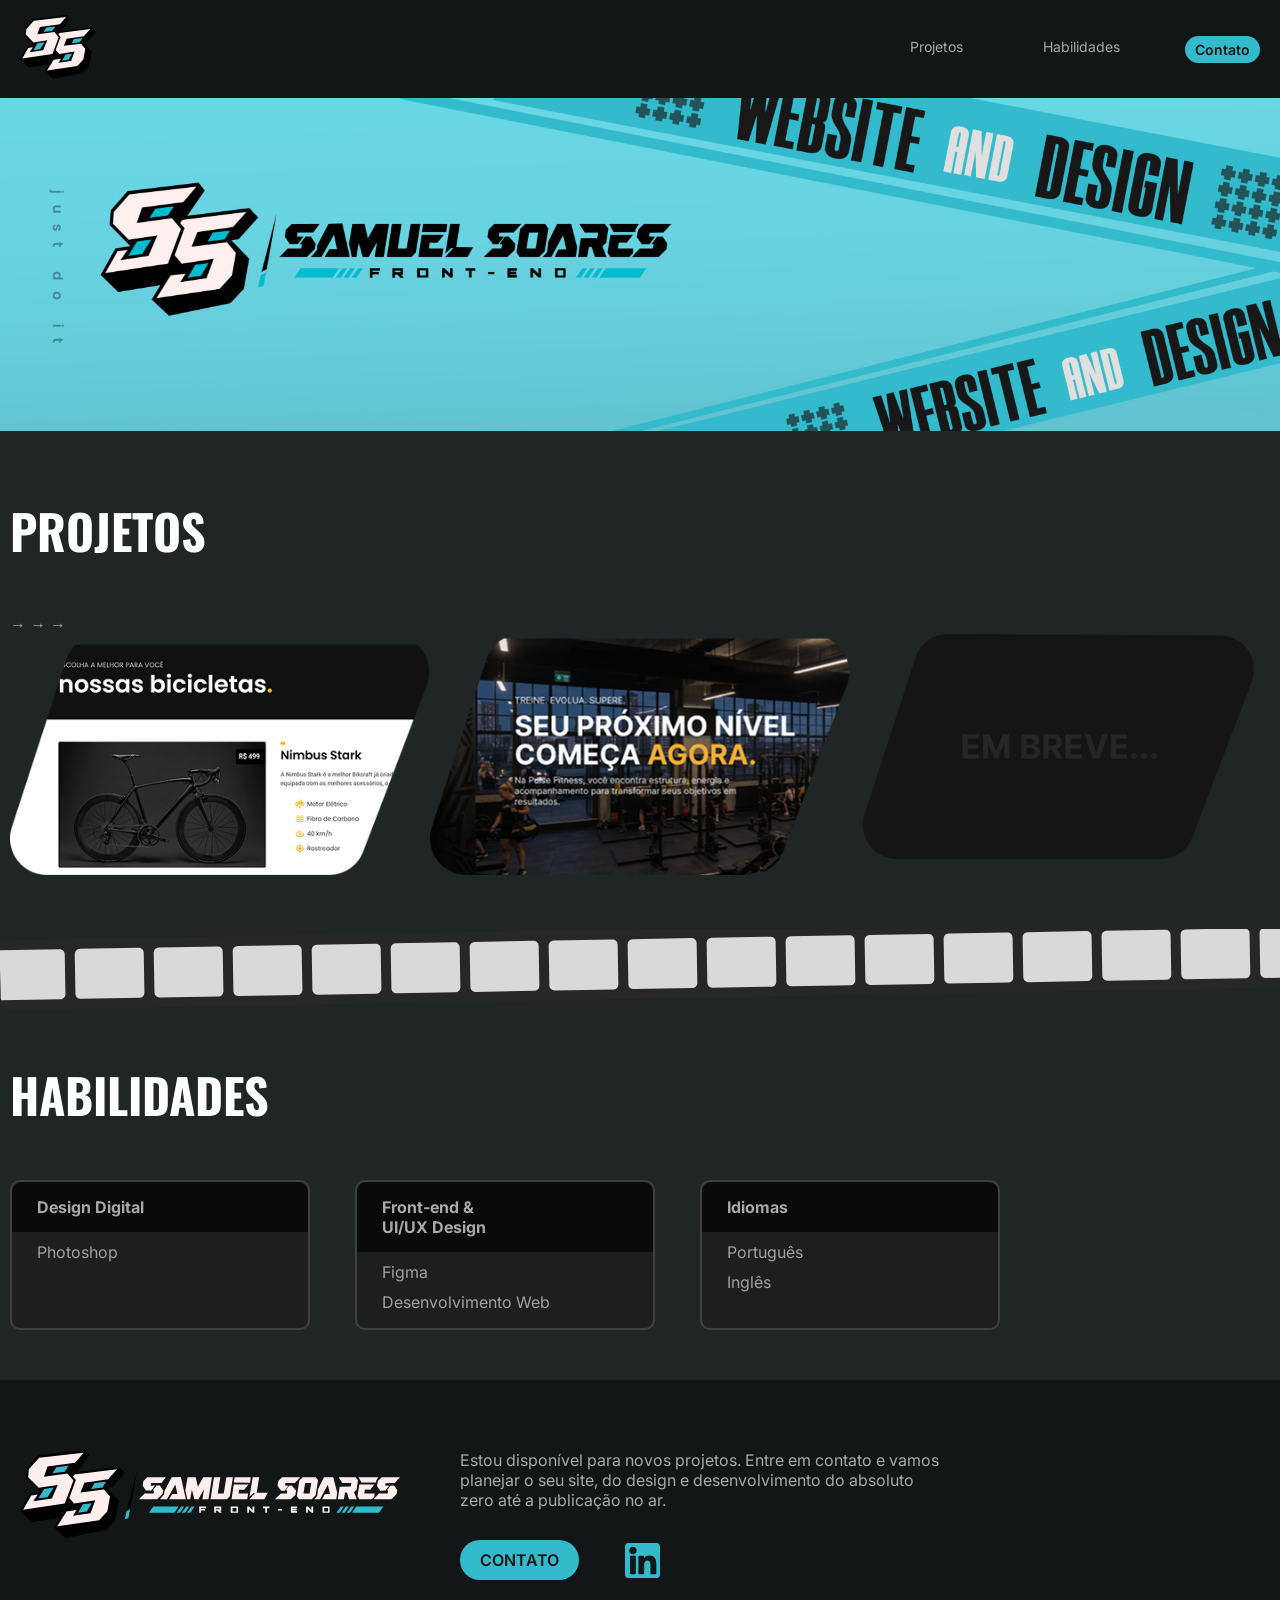
==== index.html @ 5fe2acbe "commit inicial" ====
<!DOCTYPE html>
<html lang="pt-br">

<head>
  <meta charset="UTF-8">
  <meta name="viewport" content="width=device-width, initial-scale=1.0">
  <meta name="description" content="Desenvolvo interfaces (UI Design) e sites responsivos, sempre buscando criar experiências intuitivas, funcionais e visualmente atraentes. Este portfólio reúne projetos que demonstram minha evolução e dedicação ao desenvolvimento Front-end.">
  <link rel="shortcut icon" href="./img/Favicon.svg" type="image/x-icon">
  <link rel="stylesheet" href="./css/style.css">
  <link rel="preconnect" href="https://fonts.googleapis.com">
  <link rel="preconnect" href="https://fonts.gstatic.com" crossorigin>
  <link href="https://fonts.googleapis.com/css2?family=Inter:ital,opsz,wght@0,14..32,100..900;1,14..32,100..900&family=Oswald:wght@200..700&display=swap" rel="stylesheet">
  <title>Portfolio Samuel S</title>
</head>

<body>

  <header class="bg-header">
    <div class="header-conteudo container-0">
      <div>
        <a href="index.html" class="logo"><img src="./img/Logo.svg" alt="Logo-Samuel Soares"></a>
      </div>
      <nav class="header-nav">
        <li><a href="#projetos" class="txt-xs cor-s1 hover">Projetos</a></li>
        <li><a href="#habilidades" class="txt-xs cor-s1 hover">Habilidades</a></li>
        <!-- <li><a href="lab.html" class="txt-xs cor-s1 hover">Lab</a></li> -->
        <li><a href="https://wa.link/o625og" class="txt-xs-b cor-s2 botao-0">Contato</a></li>
      </nav>
    </div>
  </header>

  <section class="banner-hero container-1">
    <div class="banner-img">
      <picture>
        <source media="(max-width: 440px)" srcset="./img/mobile-banner.jpg">
        <img src="./img/hero.jpg" alt="Banner do site">
      </picture>
    </div>
  </section>

  <section id="projetos">
    <div class="projeto-container container-1">
      <h3 class="titulo cor-w">PROJETOS</h3>
      <span class="seta cor-s1">→ → →</span>
      <ul class="galeria">
        <li><a href="./projetos/bikcraft/index.html"><img src="./img/projeto-02.png" alt="projeto-1"></a></li>
        <li><a href="./projetos/pulse-fitness/pulsefitness.html"><img src="./img/projeto-1.png" alt="projeto-2"></a></li>
        <li><a href="./index.html""><img src=" ./img/emBreve.png" alt="projeto-1"></a></li>
      </ul>
    </div>
  </section>

  <section class="fita banner">
    <div class="fita-angulo">
      <div class="fita-track">
        <img src="./img/fita.svg">
        <img src="./img/fita.svg">
      </div>
    </div>
  </section>

  <section id="habilidades">
    <div class="habilid-container container-1">
      <h3 class="titulo cor-w">HABILIDADES</h3>
      <ul class="habilid-galery">
        <li>
          <div class="bg-titulo">
            <p class="cor-s1 txt-b">Design Digital</p>
          </div>
          <span class="txt-m cor-s3">Photoshop</span>
        </li>
        <li>
          <div class="bg-titulo">
            <p class="cor-s1 txt-b">Front-end &<br>
              UI/UX Design</p>
          </div>
          <span class="txt-m cor-s3">Figma</span>
          <span class="txt-m cor-s3">Desenvolvimento Web</span>
        </li>
        <li>
          <div class="bg-titulo">
            <p class="cor-s1 txt-b">Idiomas</p>
          </div>
          <span class="txt-m cor-s3">Português</span>
          <span class="txt-m cor-s3">Inglês</span>
        </li>
      </ul>
    </div>
  </section>

  <footer class="bg-footer">
    <div class="container-1 conteudo-footer">
      <div>
        <img src="./img/full-logo.svg" alt="">
      </div>
      <div>
        <p class="txt cor-s1">Estou disponível para novos projetos. Entre em contato e vamos planejar o seu site, do design e desenvolvimento do absoluto zero até a publicação no ar.</p>
        <div class="contato">
          <a href="https://wa.link/o625og" class="txt-m cor-s2 botao-1">CONTATO</a>
          <a class="icone" href="https://www.linkedin.com/in/samuel-soares-da-silva/"><img src="./img/linkedin.svg" alt="Linkedin"></a>
        </div>
      </div>
    </div>
  </footer>

  <script type="module" src="./js/script.js"></script>
</body>

</html>
---- css/style.css ----
@import './global/body.css';
@import './utilidades/container.css';
@import './global/header.css';
@import './utilidades/elementos.css';
@import './utilidades/tipografia.css';
@import './utilidades/cores.css';
@import './home/projetos.css';
@import './home/habilidade.css';
@import './global/footer.css';
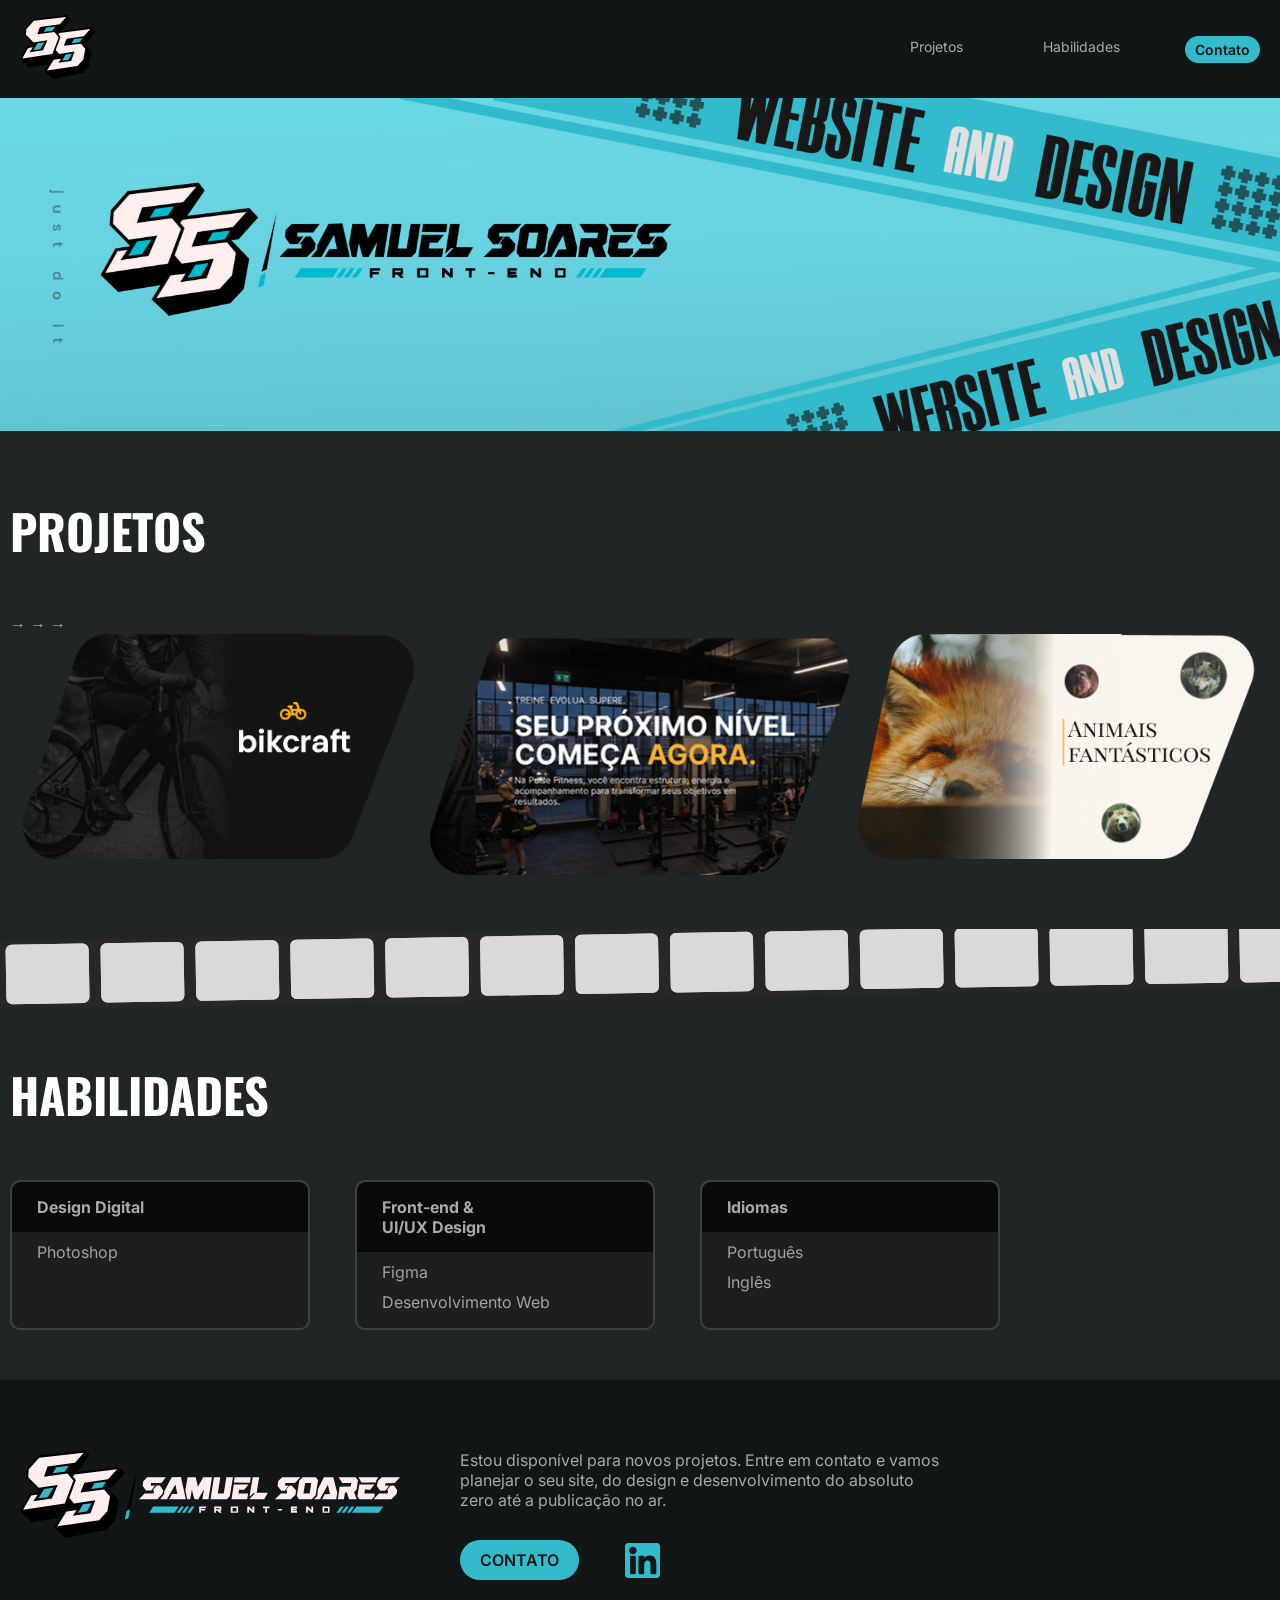
==== commit 61d3d33a: "add projetos novos || projeto JS" ====
--- a/index.html
+++ b/index.html
@@ -43,9 +43,9 @@
       <h3 class="titulo cor-w">PROJETOS</h3>
       <span class="seta cor-s1">→ → →</span>
       <ul class="galeria">
-        <li><a href="./projetos/bikcraft/index.html"><img src="./img/projeto-02.png" alt="projeto-1"></a></li>
-        <li><a href="./projetos/pulse-fitness/pulsefitness.html"><img src="./img/projeto-1.png" alt="projeto-2"></a></li>
-        <li><a href="./index.html""><img src=" ./img/emBreve.png" alt="projeto-1"></a></li>
+        <li><a href="./projetos/bikcraft/index.html"><img src="./img/projeto-1.png" alt="projeto-1"></a></li>
+        <li><a href="./projetos/pulse-fitness/pulsefitness.html"><img src="./img/projeto-2.png" alt="projeto-2"></a></li>
+        <li><a href="https://samuelsoaresbr.github.io/animais-fantasticos/""><img src=" ./img/projeto-3.png" alt="projeto-3"></a></li>
       </ul>
     </div>
   </section>
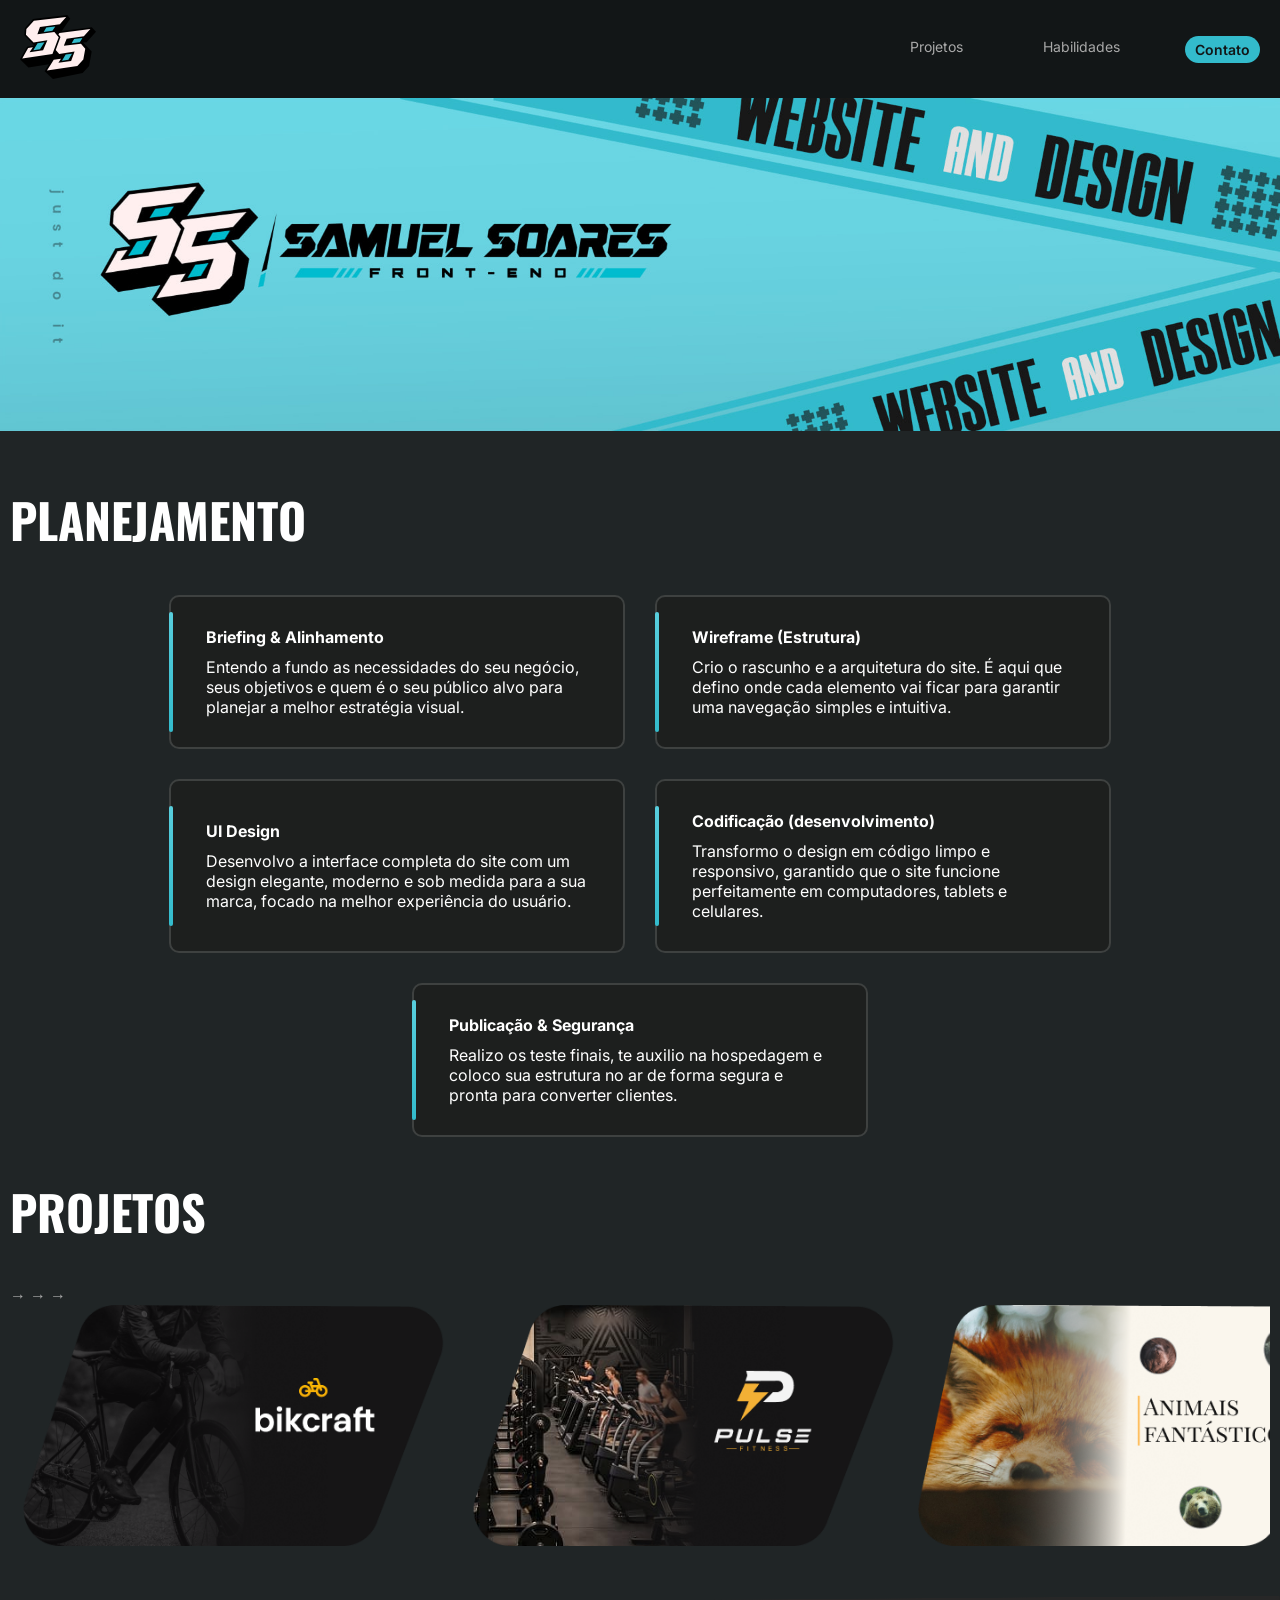
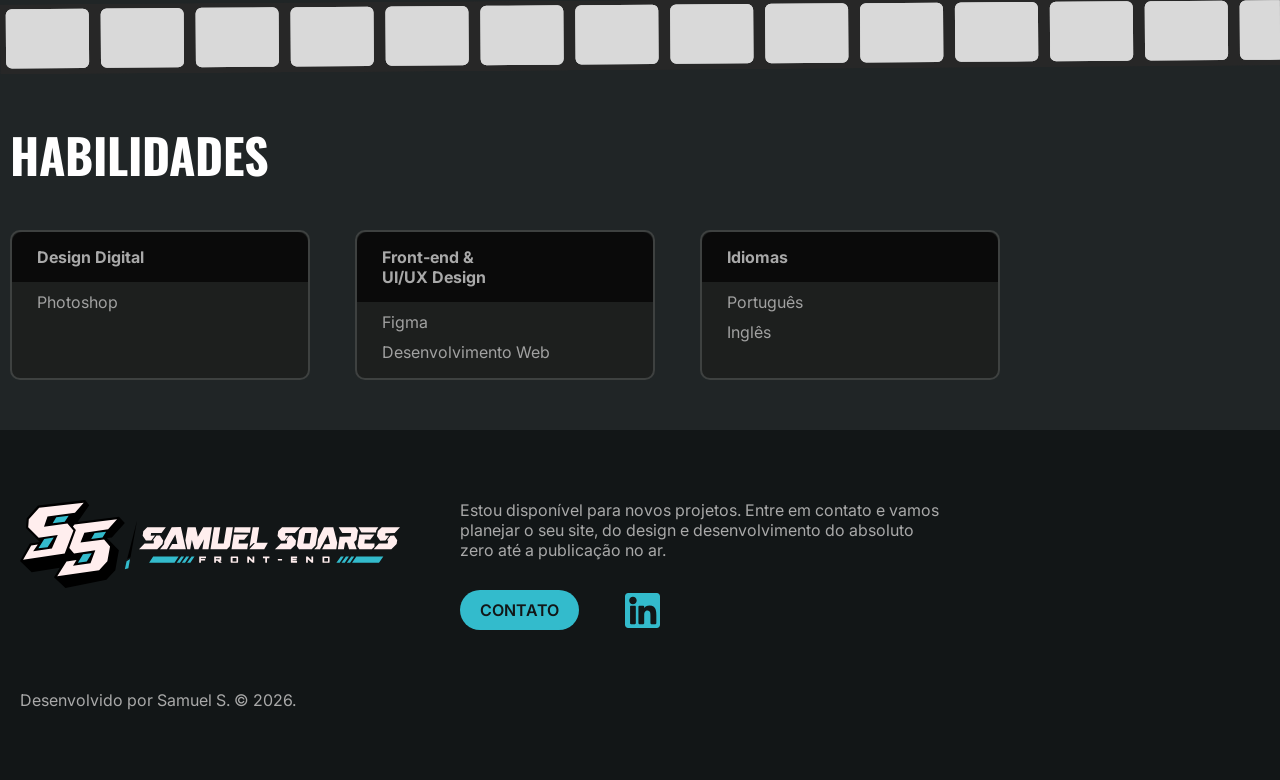
==== commit f4d2d625: "nova section adicionada, section de planejamento" ====
--- a/index.html
+++ b/index.html
@@ -38,6 +38,54 @@
     </div>
   </section>
 
+  <section class="planejamento">
+    <div class="container-1">
+      <h3 class="titulo cor-w">PLANEJAMENTO</h3>
+      <ul class="lista-planejamento">
+        <li>
+          <div class="detalhe">
+            <div>
+              <span class="txt-b cor-w">Briefing & Alinhamento</span>
+              <p class="txt cor-w">Entendo a fundo as necessidades do seu negócio, seus objetivos e quem é o seu público alvo para planejar a melhor estratégia visual. </p>
+            </div>
+          </div>
+        </li>
+        <li>
+          <div class="detalhe">
+            <div>
+              <span class="txt-b cor-w">Wireframe (Estrutura)</span>
+              <p class="txt cor-w">Crio o rascunho e a arquitetura do site. É aqui que defino onde cada elemento vai ficar para garantir uma navegação simples e intuitiva.</p>
+            </div>
+          </div>
+        </li>
+        <li>
+          <div class="detalhe">
+            <div>
+              <span class="txt-b cor-w">UI Design</span>
+              <p class="txt cor-w">Desenvolvo a interface completa do site com um design elegante, moderno e sob medida para a sua marca, focado na melhor experiência do usuário.</p>
+            </div>
+          </div>
+        </li>
+        <li>
+          <div class="detalhe">
+            <div>
+              <span class="txt-b cor-w">Codificação (desenvolvimento)</span>
+              <p class="txt cor-w">Transformo o design em código limpo e responsivo, garantido que o site funcione perfeitamente em computadores, tablets e celulares.</p>
+            </div>
+          </div>
+        </li>
+        <li>
+          <div class="detalhe">
+            <div>
+              <span class="txt-b cor-w">Publicação & Segurança</span>
+              <p class="txt cor-w">Realizo os teste finais, te auxilio na hospedagem e coloco sua estrutura no ar de forma segura e pronta para converter clientes.</p>
+            </div>
+          </div>
+        </li>
+      </ul>
+    </div>
+  </section>
+
   <section id="projetos">
     <div class="projeto-container container-1">
       <h3 class="titulo cor-w">PROJETOS</h3>
@@ -52,10 +100,8 @@
 
   <section class="fita banner">
     <div class="fita-angulo">
-      <div class="fita-track">
-        <img src="./img/fita.svg">
-        <img src="./img/fita.svg">
-      </div>
+      <img src="./img/fita.svg">
+      <img src="./img/fita.svg">
     </div>
   </section>
 
@@ -100,6 +146,7 @@
           <a class="icone" href="https://www.linkedin.com/in/samuel-soares-da-silva/"><img src="./img/linkedin.svg" alt="Linkedin"></a>
         </div>
       </div>
+      <span class="txt cor-s1">Desenvolvido por Samuel S. © 2026.</span>
     </div>
   </footer>
 
--- a/css/style.css
+++ b/css/style.css
@@ -4,6 +4,7 @@
 @import './utilidades/elementos.css';
 @import './utilidades/tipografia.css';
 @import './utilidades/cores.css';
+@import './home/planejamento.css';
 @import './home/projetos.css';
 @import './home/habilidade.css';
 @import './global/footer.css';
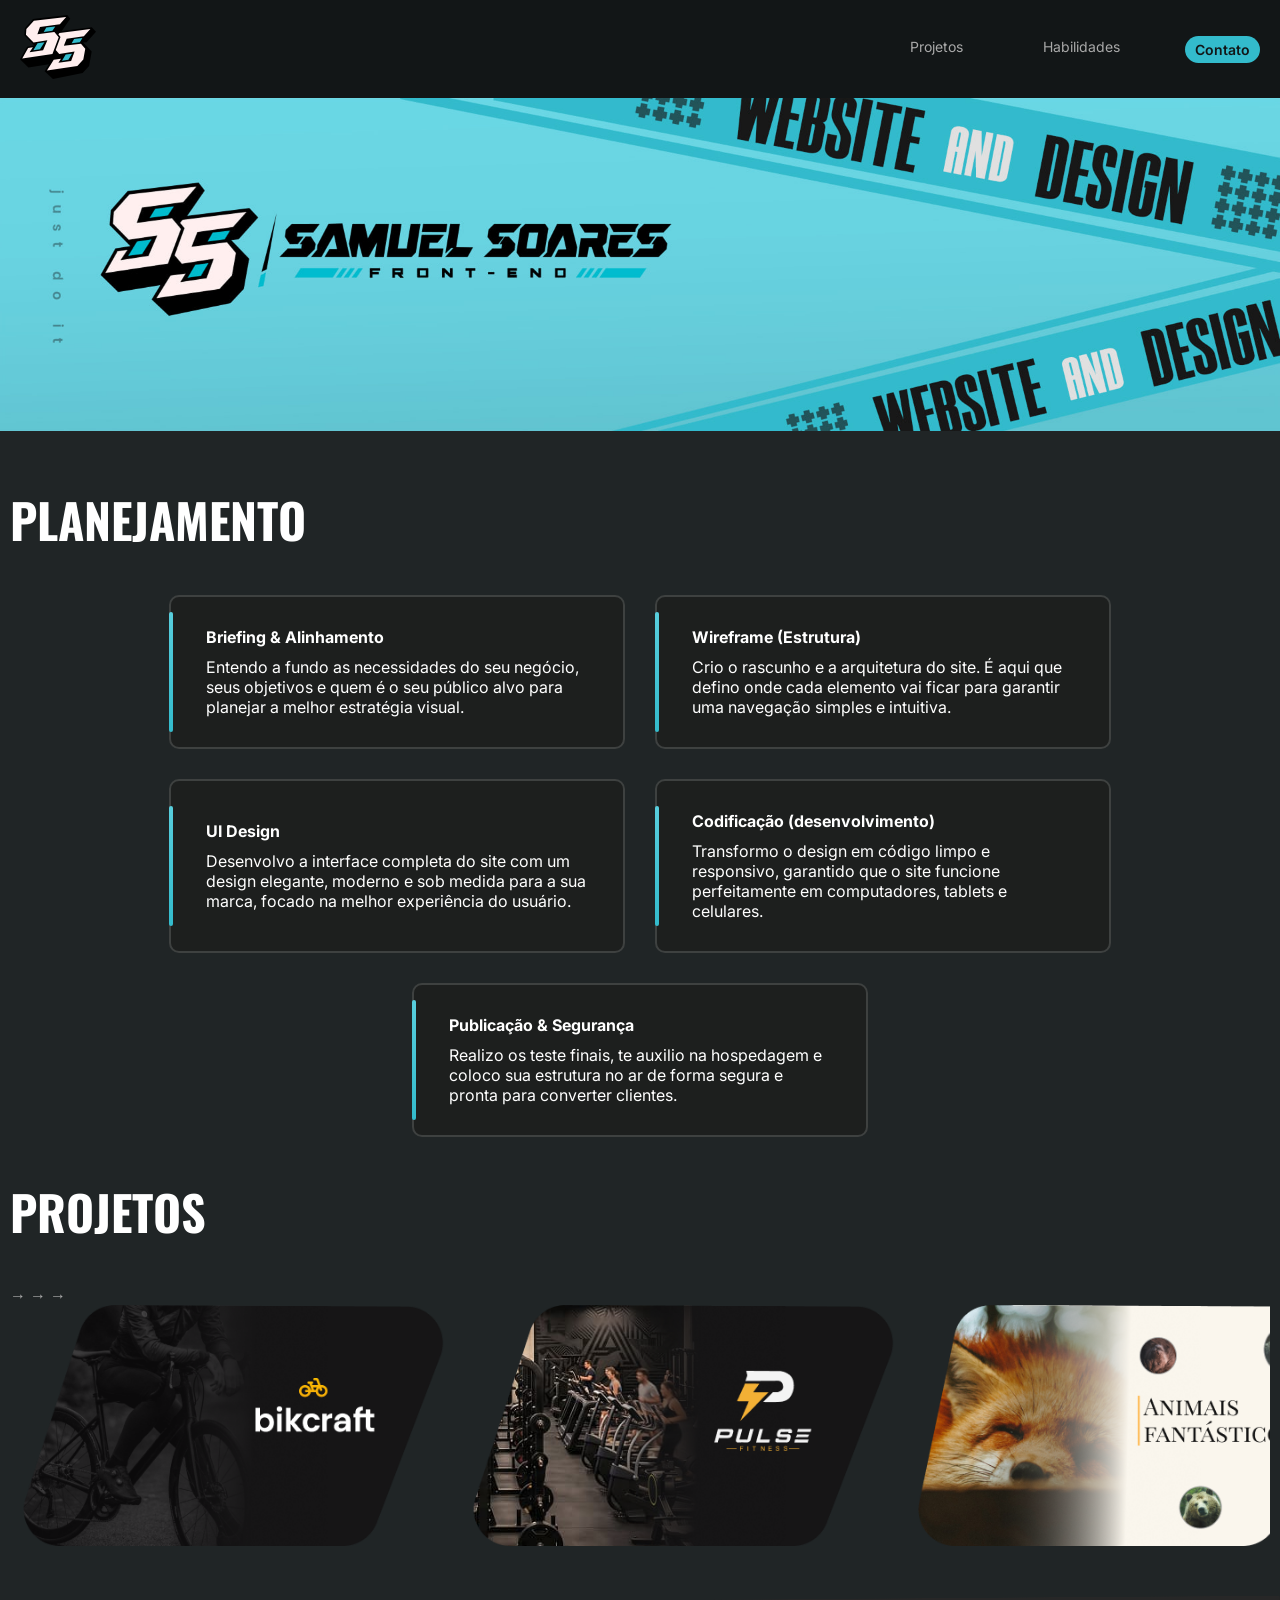
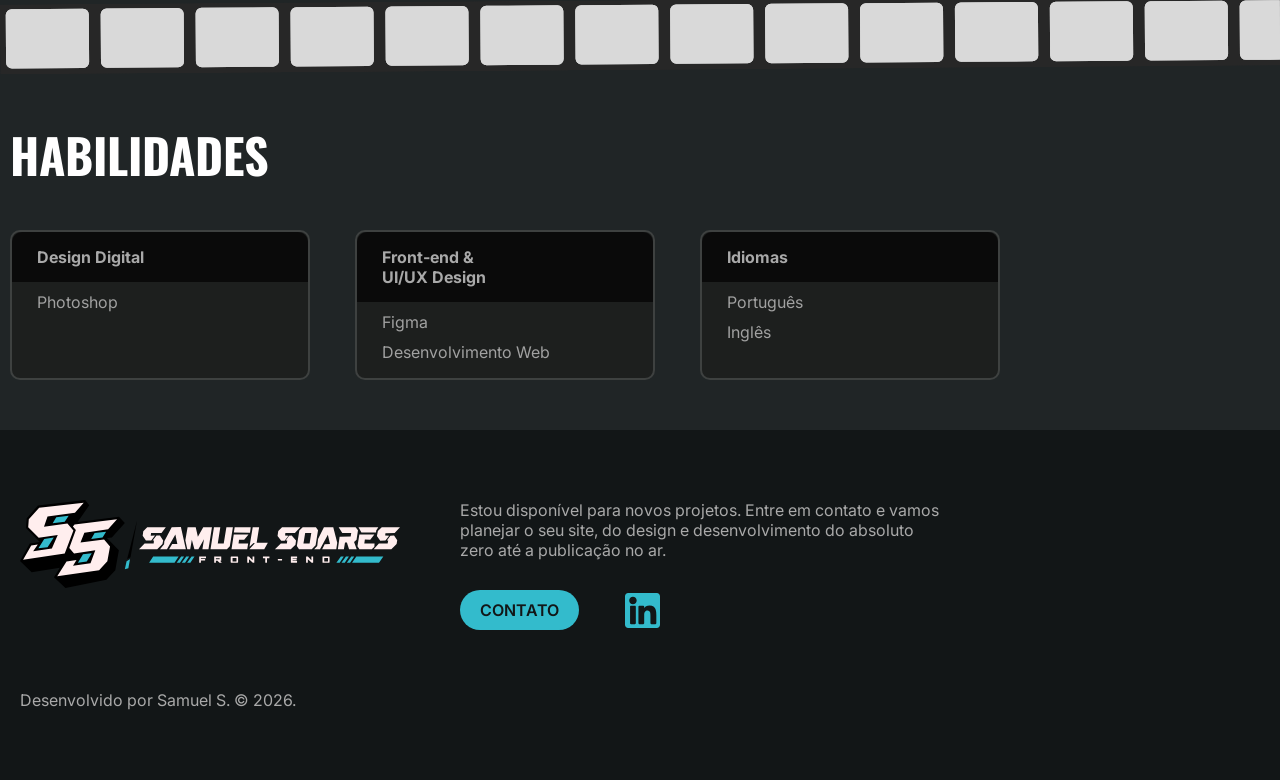
==== commit 0ba87ea2: "css minimizado" ====
--- a/index.html
+++ b/index.html
@@ -6,7 +6,7 @@
   <meta name="viewport" content="width=device-width, initial-scale=1.0">
   <meta name="description" content="Desenvolvo interfaces (UI Design) e sites responsivos, sempre buscando criar experiências intuitivas, funcionais e visualmente atraentes. Este portfólio reúne projetos que demonstram minha evolução e dedicação ao desenvolvimento Front-end.">
   <link rel="shortcut icon" href="./img/Favicon.svg" type="image/x-icon">
-  <link rel="stylesheet" href="./css/style.css">
+  <link rel="stylesheet" href="./css/style.min.css">
   <link rel="preconnect" href="https://fonts.googleapis.com">
   <link rel="preconnect" href="https://fonts.gstatic.com" crossorigin>
   <link href="https://fonts.googleapis.com/css2?family=Inter:ital,opsz,wght@0,14..32,100..900;1,14..32,100..900&family=Oswald:wght@200..700&display=swap" rel="stylesheet">
--- a/css/style.min.css
+++ b/css/style.min.css
@@ -0,0 +1 @@
+*{padding:0;margin:0}img{max-width:100%}li{list-style:none}a{text-decoration:none}body{background:#202526}.container-0{max-width:1380px;box-sizing:border-box;margin:0 auto}.container-1{max-width:1920px;box-sizing:border-box;margin:0 auto}.container-2{max-width:1403px;box-sizing:border-box;margin:0 auto}.banner{max-width:1920px;box-sizing:border-box;margin:0 auto 50px auto}.bg-header{background:#121617}.header-conteudo{display:flex;flex-wrap:wrap;gap:30px;align-items:center;justify-content:space-between;padding:15px 20px}.header-nav{display:flex;flex-wrap:wrap;align-items:center;gap:50px}.header-nav a{display:block}.header-nav a[href^="#"]{padding:15px}.hover::after{content:'';height:1px;width:0%;background:#a9a9a9;display:block;margin-top:5px}.hover:hover::after{width:100%;transition:.5s}.banner-hero{min-height:200px;margin-bottom:60px}.banner picture,.banner-img{min-height:200px}.banner-img img{min-height:200px;object-fit:cover;object-position:left center}@media (max-width:525px){.logo img{height:70%;width:70%}.header-conteudo{justify-content:space-between;padding:10px}.header-nav{gap:15px;justify-content:space-between}.header-nav a[href^="#"]{display:none}.banner-hero{margin-bottom:30px}}.botao-0{background:#3bc;padding:5px 10px;border-radius:50px;transition:.4s}.botao-1{background:#3bc;padding:10px 20px;border-radius:50px;transition:.4s}.botao-0:hover,.botao-1:hover{background:#58cedd;transition:.4s}.titulo{font-family:Oswald,sans-serif;font-weight:700;font-size:3rem;transition:.5s;line-height:50px}.txt-xs{font-family:Inter,sans-serif;font-weight:400;font-size:.875rem}.txt-xs-b{font-family:Inter,sans-serif;font-weight:600;font-size:.875rem}.txt-m{font-family:Inter,sans-serif;font-weight:400;font-size:1rem}.txt{font-family:Inter,sans-serif;font-weight:400;font-size:1,1875rem}.txt{font-family:Inter,sans-serif;font-weight:400;font-size:1,1875rem}.txt-b{font-family:Inter,sans-serif;font-weight:700;font-size:1,1875rem}@media (max-width:390px){.titulo{font-size:190%;transition:.5s}}:root{--cor-w:#FFFFFF;--cor-s1:#A9A9A9;--cor-s2:#121617;--cor-s3:#a1a1a1}.cor-w{color:var(--cor-w)}.cor-s1{color:var(--cor-s1)}.cor-s2{color:var(--cor-s2)}.cor-s3{color:var(--cor-s3)}.planejamento{padding:0 10px;margin-bottom:50px}.planejamento h3{margin-bottom:50px;max-width:530px}.lista-planejamento{display:flex;flex-wrap:wrap;gap:30px;justify-content:center}.lista-planejamento li{background:#1d1f1e;width:fit-content;padding:30px 35px;border-radius:10px;border:2px solid #3e4140;display:flex;align-items:center;position:relative}.lista-planejamento li::before{content:'';width:4px;height:120px;display:block;background:linear-gradient(to bottom,#58cedd,#3bc);border-radius:2px;position:absolute;left:-2px}.lista-planejamento span{display:block;margin-bottom:10px}.lista-planejamento p{max-width:382px}.projeto-container{padding:0 10px;margin-bottom:50px}.projeto-container h3{margin-bottom:50px}.galeria{display:flex;overflow-x:scroll}.galeria img{min-width:450px;width:700px}.galeria::-webkit-scrollbar{height:8px}.galeria::-webkit-scrollbar-track{background:0 0}.galeria::webkit-scrollbar-thumb{background:rgba(169,169,169,.4);border-radius:10px}.galeria::-webkit-scrollbar-thumb:hover{background:rgba(169,169,169,.7)}.seta{display:block;animation:setaScroll 1.9s ease-in-out infinite}@keyframes setaScroll{0%{transform:translateX(0)}50%{transform:translateX(10px)}100%{transform:translateX(0)}}@media (max-width:495px){.projeto-container{margin-bottom:25px}.projeto-container h3{margin-bottom:20px}}.fita{transform:rotate(-.4deg);height:80px;display:block;margin-bottom:50px;overflow:hidden}.fita-angulo{display:flex;width:max-content;animation:mover 60s linear infinite}.fita img{height:70px;width:auto;display:block}@keyframes mover{from{transform:translateX(0)}to{transform:translateX(-50%)}}.habilid-container{padding:0 10px;margin-bottom:50px}.habilid-galery{display:flex;flex-wrap:wrap;gap:45px;transition:.5s}.habilid-container h3{margin-bottom:50px}.habilid-galery li{background:#1d1f1e;border:2px solid #3e4140;width:300px;height:150px;padding:0 25px;border-radius:10px;box-sizing:border-box}.habilid-galery li span{display:block;margin-bottom:10px}.bg-titulo{width:calc(100% + 50px);margin-left:-25px;box-sizing:border-box;background:#0a0a0a;padding:15px 0;border-radius:10px 10px 0 0;margin-bottom:10px}.bg-titulo p{padding:0 25px}@media (max-width:495px){.habilid-container h3{margin-bottom:20px;transition:.5s}.habilid-galery{gap:20px;transition:.5s}}.bg-footer{background:#121617;padding:70px 0}.conteudo-footer{padding:0 20px;display:flex;flex-wrap:wrap;gap:60px}.conteudo-footer p{max-width:480px;margin-bottom:30px}.conteudo-footer a{font-weight:600}.contato{display:flex;flex-wrap:wrap;align-items:center;justify-content:space-between;width:200px}.contato a{display:block}.icone img{height:35px;width:35px;display:block}
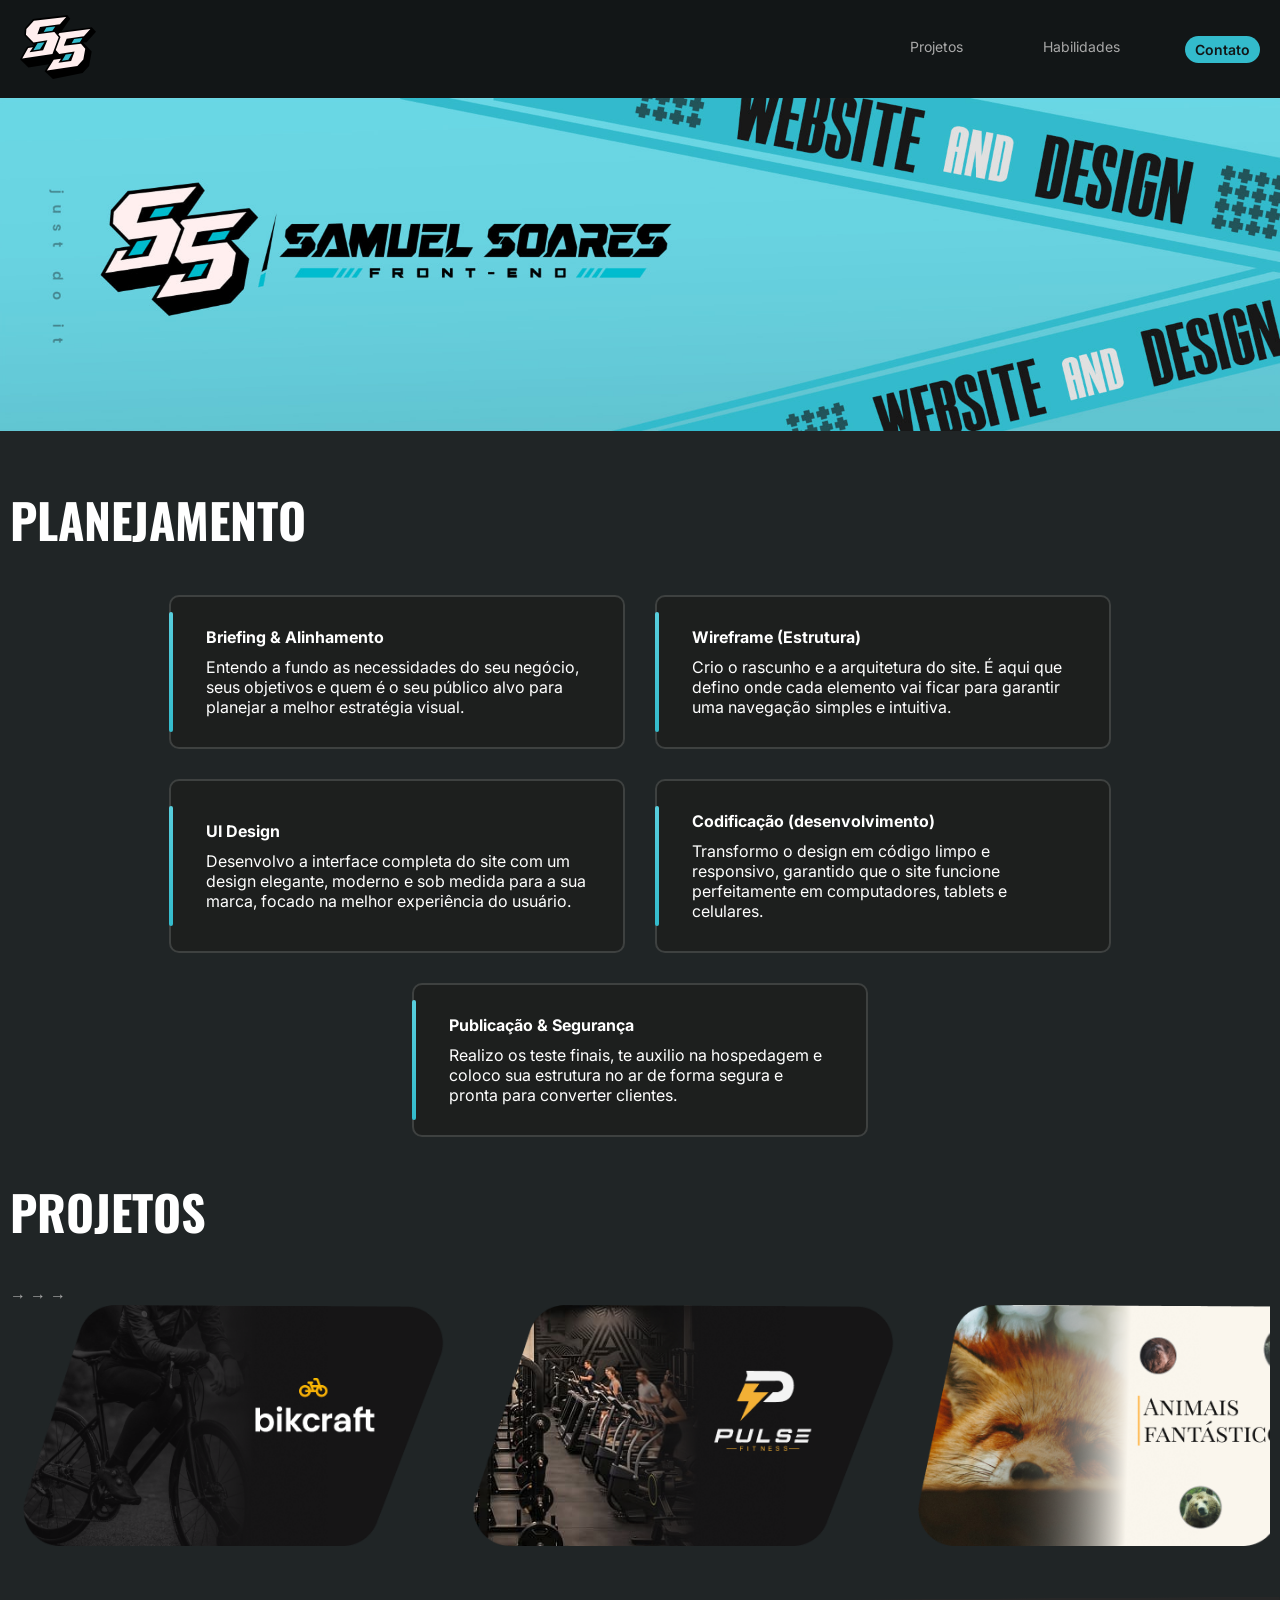
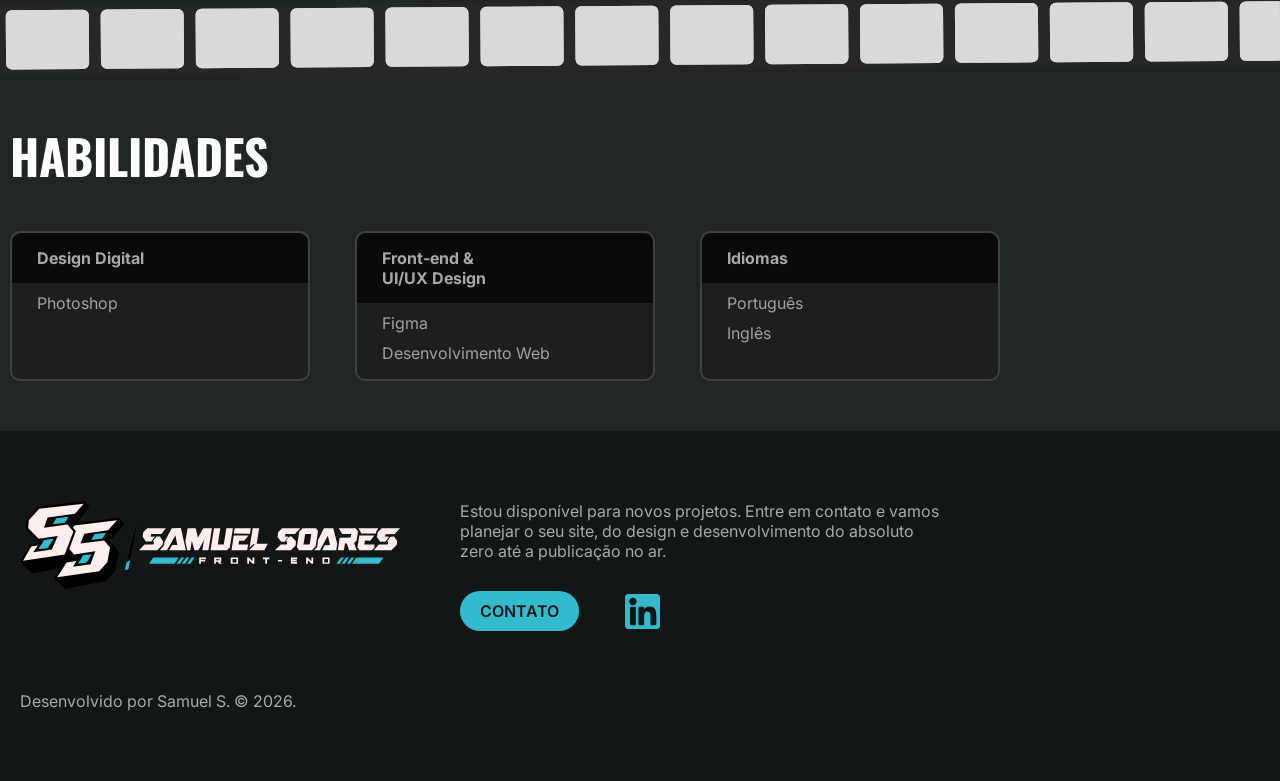
==== commit 0b5e8cca: "space-coffee adicionado" ====
--- a/index.html
+++ b/index.html
@@ -90,11 +90,14 @@
     <div class="projeto-container container-1">
       <h3 class="titulo cor-w">PROJETOS</h3>
       <span class="seta cor-s1">→ → →</span>
-      <ul class="galeria">
-        <li><a href="./projetos/bikcraft/index.html"><img src="./img/projeto-1.png" alt="projeto-1"></a></li>
-        <li><a href="./projetos/pulse-fitness/pulsefitness.html"><img src="./img/projeto-2.png" alt="projeto-2"></a></li>
-        <li><a href="https://samuelsoaresbr.github.io/animais-fantasticos/""><img src=" ./img/projeto-3.png" alt="projeto-3"></a></li>
-      </ul>
+      <div class=".slide-wrapper">
+        <ul class="galeria slide">
+          <li><a href="./projetos/bikcraft/index.html"><img src="./img/projeto-1.png" alt="projeto-1"></a></li>
+          <li><a href="./projetos/pulse-fitness/pulsefitness.html"><img src="./img/projeto-2.png" alt="projeto-2"></a></li>
+          <li><a href="https://samuelsoaresbr.github.io/animais-fantasticos/""><img src=" ./img/projeto-3.png" alt="projeto-3"></a></li>
+          <li><a href="https://samuelsoaresbr.github.io/space-coffee/""><img src=" ./img/projeto-4.png" alt="projeto-3"></a></li>
+        </ul>
+      </div>
     </div>
   </section>
 
